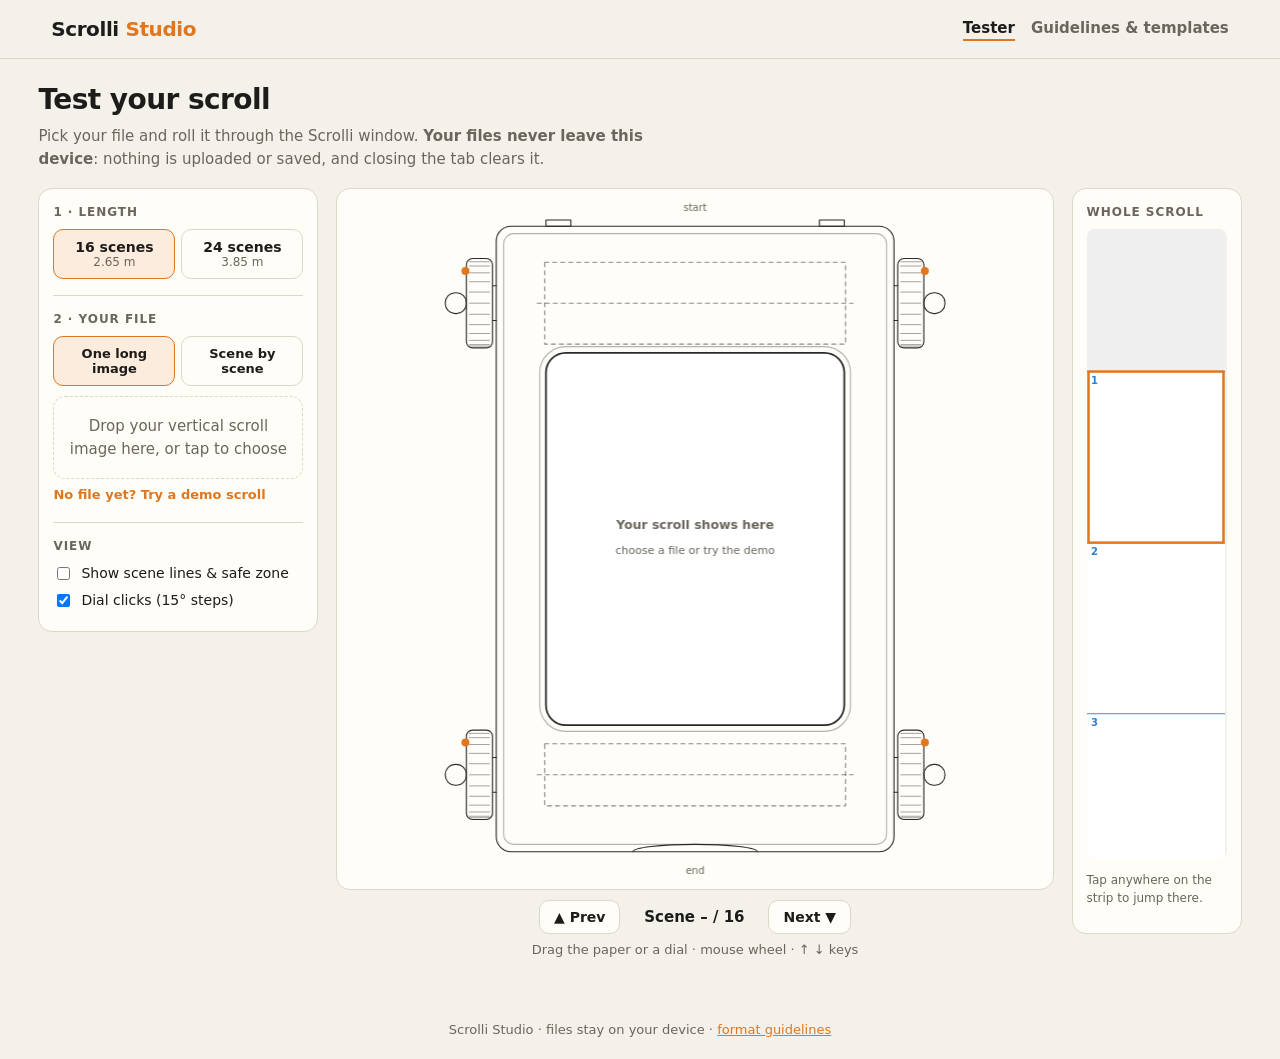
==== index.html @ 84adaec6 "Add files via upload" ====
<!doctype html>
<html lang="en">
<head>
<meta charset="utf-8">
<meta name="viewport" content="width=device-width, initial-scale=1">
<!-- Privacy: this page may not send anything anywhere. Files you pick stay in this browser tab. -->
<meta http-equiv="Content-Security-Policy" content="default-src 'self'; img-src 'self' blob: data:; style-src 'self' 'unsafe-inline'; script-src 'self'; connect-src 'none'; form-action 'none'">
<title>Scrolli Studio — scroll tester</title>
<link rel="stylesheet" href="style.css">
</head>
<body>
<header class="top">
  <a class="brand" href="index.html">Scrolli <span>Studio</span></a>
  <nav><a href="index.html" aria-current="page">Tester</a><a href="guidelines.html">Guidelines &amp; templates</a></nav>
</header>

<main class="wrap">
  <section class="intro">
    <h1>Test your scroll</h1>
    <p>Pick your file and roll it through the Scrolli window. <strong>Your files never leave this device</strong>: nothing is uploaded or saved, and closing the tab clears it.</p>
  </section>

  <div class="layout">
    <aside class="panel" aria-label="Setup">
      <div class="group">
        <h2>1 · Length</h2>
        <div class="seg" role="radiogroup" aria-label="Number of scenes">
          <button type="button" role="radio" aria-checked="true" data-scenes="16">16 scenes<small>2.65 m</small></button>
          <button type="button" role="radio" aria-checked="false" data-scenes="24">24 scenes<small>3.85 m</small></button>
        </div>
      </div>
      <div class="group">
        <h2>2 · Your file</h2>
        <div class="seg small" role="radiogroup" aria-label="Upload type">
          <button type="button" role="radio" aria-checked="true" data-mode="strip">One long image</button>
          <button type="button" role="radio" aria-checked="false" data-mode="scenes">Scene by scene</button>
        </div>
        <label class="drop" id="drop">
          <input type="file" id="file" accept="image/png,image/jpeg,image/webp">
          <span id="dropText">Drop your vertical scroll image here, or tap to choose</span>
        </label>
        <button type="button" class="link" id="demo">No file yet? Try a demo scroll</button>
      </div>
      <div class="group" id="checks" hidden>
        <h2>3 · File check</h2>
        <ul class="checks" id="checkList"></ul>
      </div>
      <div class="group">
        <h2>View</h2>
        <label class="tog"><input type="checkbox" id="guides"> Show scene lines &amp; safe zone</label>
        <label class="tog"><input type="checkbox" id="clicks" checked> Dial clicks (15° steps)</label>
      </div>
    </aside>

    <section class="stage" aria-label="Scroll viewer">
      <div class="viewer" id="viewer">
        <canvas id="cv" aria-label="Scrolli box wireframe with your scroll in the window"></canvas>
      </div>
      <div class="controls">
        <button type="button" class="btn" id="prev" aria-label="Previous scene">▲ Prev</button>
        <span class="counter" id="counter" aria-live="polite">Scene – / 16</span>
        <button type="button" class="btn" id="next" aria-label="Next scene">Next ▼</button>
      </div>
      <p class="hint">Drag the paper or a dial · mouse wheel · ↑ ↓ keys</p>
    </section>

    <aside class="panel flat" aria-label="Whole scroll">
      <h2>Whole scroll</h2>
      <div class="strip" id="stripBox"><canvas id="strip"></canvas></div>
      <p class="small">Tap anywhere on the strip to jump there.</p>
    </aside>
  </div>
</main>
<footer class="foot">Scrolli Studio · files stay on your device · <a href="guidelines.html">format guidelines</a></footer>
<script src="app.js"></script>
</body>
</html>
---- style.css ----
:root{
  --bg:#f4f1ea;--panel:#fffdf8;--ink:#1d1c1a;--muted:#6b665d;--line:#ddd6ca;--accent:#e0761e;--wire:#2a2a2a;--ok:#2c7a4b;--warn:#b7791f;--bad:#c8322b;
  --font:system-ui,-apple-system,"Segoe UI",Roboto,Helvetica,Arial,sans-serif;
}
@media (prefers-color-scheme:dark){:root{--bg:#171614;--panel:#211f1c;--ink:#efe9df;--muted:#a59e92;--line:#3a3631;--accent:#f0913d;--wire:#e9e2d6;--ok:#5fbf86;--warn:#e0b04a;--bad:#ef6a61;color-scheme:dark}}
*{box-sizing:border-box}
body{margin:0;background:var(--bg);color:var(--ink);font:15px/1.5 var(--font)}
a{color:var(--accent)}
.top{display:flex;align-items:center;justify-content:space-between;gap:12px;padding:14px max(16px,4vw);border-bottom:1px solid var(--line);flex-wrap:wrap}
.brand{font-weight:800;font-size:20px;color:var(--ink);text-decoration:none;letter-spacing:-.02em}
.brand span{color:var(--accent)}
.top nav{display:flex;gap:16px}
.top nav a{color:var(--muted);text-decoration:none;font-weight:600}
.top nav a[aria-current]{color:var(--ink);border-bottom:2px solid var(--accent)}
.wrap{max-width:1280px;margin:0 auto;padding:20px max(16px,3vw) 40px}
.intro h1{margin:0 0 4px;font-size:28px;letter-spacing:-.02em}
.intro p{margin:0 0 18px;color:var(--muted);max-width:70ch}
.layout{display:grid;grid-template-columns:280px minmax(0,1fr) 170px;gap:18px;align-items:start}
@media (max-width:1000px){.layout{grid-template-columns:minmax(0,1fr)}.flat{order:3}.stage{order:1}.panel:first-child{order:2}}
.panel{background:var(--panel);border:1px solid var(--line);border-radius:14px;padding:14px}
.panel h2{font-size:12px;letter-spacing:.08em;text-transform:uppercase;color:var(--muted);margin:0 0 8px}
.group+.group{margin-top:16px;padding-top:14px;border-top:1px solid var(--line)}
.seg{display:grid;grid-template-columns:1fr 1fr;gap:6px}
.seg button{font:600 14px var(--font);padding:9px 6px;border-radius:10px;border:1px solid var(--line);background:transparent;color:var(--ink);cursor:pointer}
.seg button small{display:block;font-weight:400;color:var(--muted);font-size:12px}
.seg button[aria-checked="true"]{border-color:var(--accent);background:color-mix(in srgb,var(--accent) 12%,transparent)}
.seg.small button{font-size:13px}
.drop{display:block;margin-top:10px;border:1.5px dashed var(--line);border-radius:12px;padding:18px 12px;text-align:center;color:var(--muted);cursor:pointer}
.drop.over{border-color:var(--accent);color:var(--ink)}
.drop input{position:absolute;opacity:0;width:1px;height:1px}
.link{background:none;border:0;color:var(--accent);font:600 13px var(--font);padding:8px 0 0;cursor:pointer}
.checks{list-style:none;margin:0;padding:0;display:grid;gap:6px;font-size:13px}
.checks li{padding-left:22px;position:relative}
.checks li::before{position:absolute;left:0;top:0;font-weight:700}
.checks .ok::before{content:"✓";color:var(--ok)}.checks .warn::before{content:"!";color:var(--warn)}.checks .bad::before{content:"✕";color:var(--bad)}.checks .info::before{content:"·";color:var(--muted)}
.tog{display:flex;gap:8px;align-items:center;font-size:14px;margin:6px 0}
.stage{min-width:0}
.viewer{background:var(--panel);border:1px solid var(--line);border-radius:14px;height:min(78vh,820px);min-height:460px;position:relative;touch-action:none;user-select:none}
.viewer canvas{display:block;width:100%;height:100%;cursor:grab}
.viewer canvas:active{cursor:grabbing}
.controls{display:flex;justify-content:center;align-items:center;gap:14px;margin-top:10px}
.btn{font:600 14px var(--font);padding:8px 14px;border-radius:10px;border:1px solid var(--line);background:var(--panel);color:var(--ink);cursor:pointer}
.btn:focus-visible,.seg button:focus-visible,.link:focus-visible{outline:2px solid var(--accent);outline-offset:2px}
.counter{font-weight:700;min-width:120px;text-align:center}
.hint{text-align:center;color:var(--muted);font-size:13px;margin:6px 0 0}
.flat .strip{height:min(70vh,760px);overflow:auto;border-radius:8px;background:var(--bg)}
.flat canvas{display:block;width:100%;cursor:pointer}
.small{font-size:12px;color:var(--muted)}
@media (max-width:1000px){.flat .strip{height:55vh;max-width:150px;margin:0 auto}.viewer{height:72vh;min-height:420px}}
.foot{text-align:center;color:var(--muted);font-size:13px;padding:20px}
/* guidelines */
.doc{max-width:860px}
.doc h1{font-size:30px;margin:0 0 6px;letter-spacing:-.02em}
.doc h2{font-size:20px;margin:32px 0 8px}
.doc p,.doc li{max-width:72ch}
.doc table{border-collapse:collapse;width:100%;font-size:14px;margin:8px 0}
.doc th,.doc td{border-bottom:1px solid var(--line);padding:8px 10px;text-align:left;vertical-align:top}
.doc th{color:var(--muted);font-weight:600}
.dl{display:grid;grid-template-columns:repeat(auto-fit,minmax(220px,1fr));gap:10px;margin:10px 0}
.dl a{display:block;background:var(--panel);border:1px solid var(--line);border-radius:12px;padding:12px 14px;text-decoration:none;color:var(--ink);font-weight:600}
.dl a small{display:block;color:var(--muted);font-weight:400}
.figure{display:flex;gap:18px;align-items:flex-start;flex-wrap:wrap}
.figure svg{max-width:260px;width:100%;height:auto}
.note{background:var(--panel);border-left:4px solid var(--accent);padding:10px 14px;border-radius:6px}
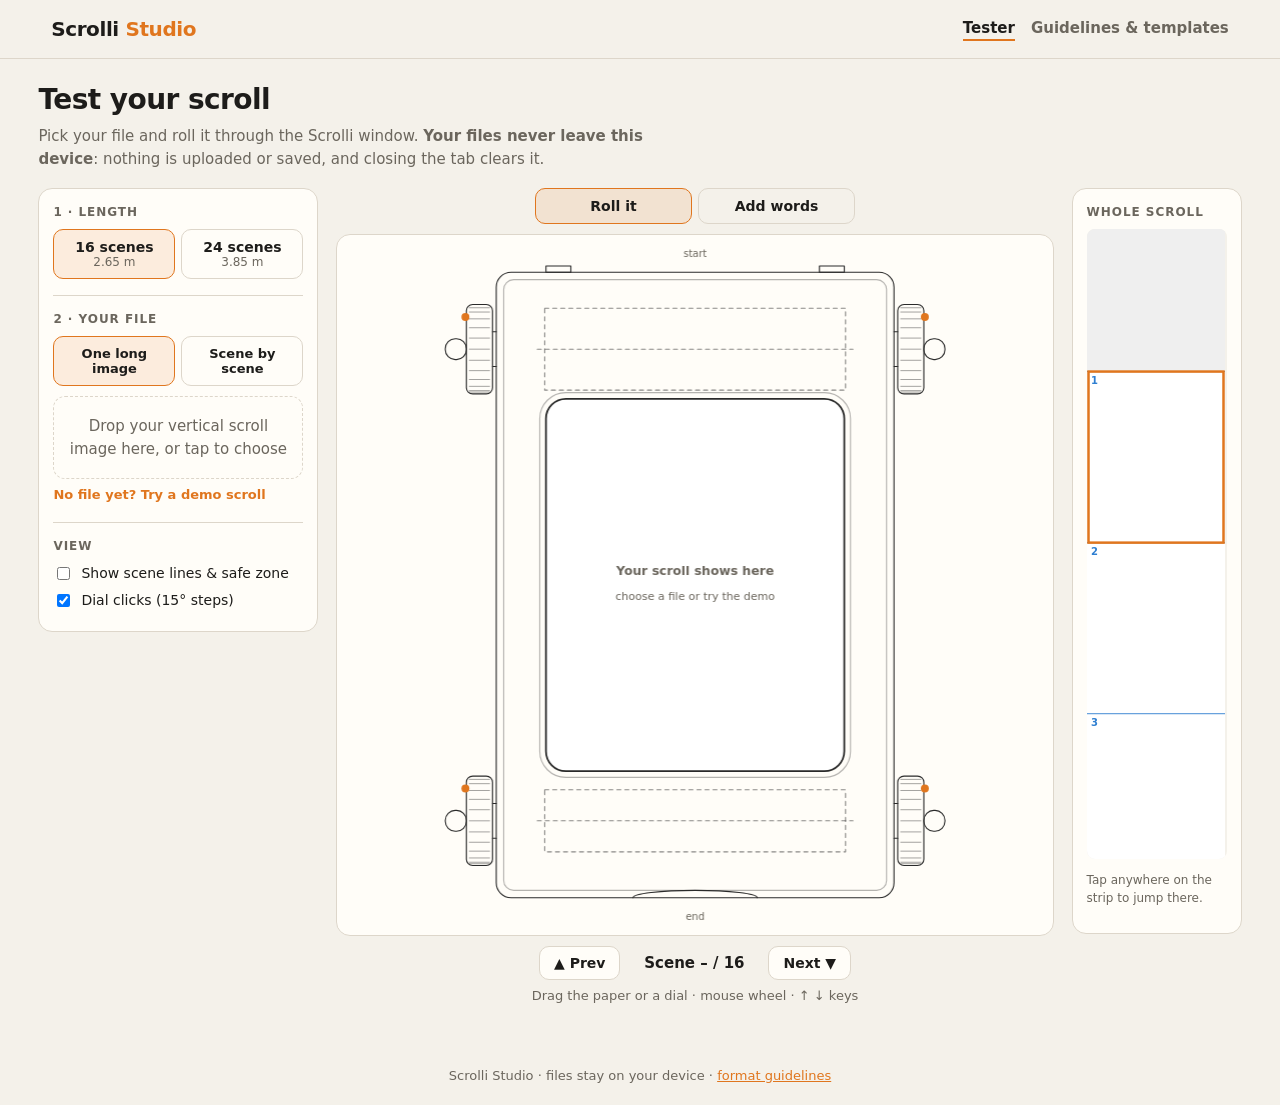
==== commit ddf89921: "Add files via upload" ====
--- a/index.html
+++ b/index.html
@@ -4,7 +4,7 @@
 <meta charset="utf-8">
 <meta name="viewport" content="width=device-width, initial-scale=1">
 <!-- Privacy: this page may not send anything anywhere. Files you pick stay in this browser tab. -->
-<meta http-equiv="Content-Security-Policy" content="default-src 'self'; img-src 'self' blob: data:; style-src 'self' 'unsafe-inline'; script-src 'self'; connect-src 'none'; form-action 'none'">
+<meta http-equiv="Content-Security-Policy" content="default-src 'self'; img-src 'self' blob: data:; style-src 'self' 'unsafe-inline'; script-src 'self'; connect-src 'none'; form-action 'none'; font-src 'self' blob: data:">
 <title>Scrolli Studio — scroll tester</title>
 <link rel="stylesheet" href="style.css">
 </head>
@@ -45,6 +45,24 @@
         <h2>3 · File check</h2>
         <ul class="checks" id="checkList"></ul>
       </div>
+      <div class="group" id="wordsPanel" hidden>
+        <h2>4 · Words</h2>
+        <div id="wControls" class="wctl">
+          <button type="button" class="btn full" id="wAdd">+ Add words to this scene</button>
+          <label class="lbl">Text<textarea id="wText" rows="3" data-need placeholder="Select or add a text box"></textarea></label>
+          <label class="lbl">Font<select id="wFont" data-need></select></label>
+          <label class="btn file small">Add your font file (.ttf .otf .woff)<input type="file" id="wFontFile" accept=".ttf,.otf,.woff,.woff2" multiple></label>
+          <label class="lbl">Size <span class="row"><input type="range" id="wSize" min="6" max="120" step="1" data-need><input type="number" id="wSizeN" min="6" max="200" data-need> pt</span></label>
+          <label class="lbl">Line spacing<input type="range" id="wLh" min="0.8" max="2" step="0.05" data-need></label>
+          <div class="row"><label class="lbl inline">Colour <input type="color" id="wColor" data-need></label><label class="tog"><input type="checkbox" id="wBold" data-need> Bold</label></div>
+          <div class="row align" role="group" aria-label="Align"><button type="button" class="btn" data-align="left" data-need>Left</button><button type="button" class="btn" data-align="center" data-need>Centre</button><button type="button" class="btn" data-align="right" data-need>Right</button></div>
+          <div class="row"><button type="button" class="btn" id="wAll" data-need>Use this style for all words</button><button type="button" class="btn danger" id="wDel" data-need>Delete</button></div>
+          <hr>
+          <div class="row"><button type="button" class="btn" id="wSave">Save words file</button><label class="btn file">Open words file<input type="file" id="wLoad" accept=".json"></label></div>
+          <button type="button" class="btn full" id="wPng">Download preview PNG with words</button>
+          <p class="small">Words and fonts stay on this device. Save the words file to keep your work (and send it to us with your font files for print).</p>
+        </div>
+      </div>
       <div class="group">
         <h2>View</h2>
         <label class="tog"><input type="checkbox" id="guides"> Show scene lines &amp; safe zone</label>
@@ -53,6 +71,10 @@
     </aside>
 
     <section class="stage" aria-label="Scroll viewer">
+      <div class="seg viewtabs" role="radiogroup" aria-label="View">
+        <button type="button" role="radio" aria-checked="true" data-view="roll" id="viewRoll">Roll it</button>
+        <button type="button" role="radio" aria-checked="false" data-view="words" id="viewWords">Add words</button>
+      </div>
       <div class="viewer" id="viewer">
         <canvas id="cv" aria-label="Scrolli box wireframe with your scroll in the window"></canvas>
       </div>
@@ -61,7 +83,7 @@
         <span class="counter" id="counter" aria-live="polite">Scene – / 16</span>
         <button type="button" class="btn" id="next" aria-label="Next scene">Next ▼</button>
       </div>
-      <p class="hint">Drag the paper or a dial · mouse wheel · ↑ ↓ keys</p>
+      <p class="hint" id="hintRoll">Drag the paper or a dial · mouse wheel · ↑ ↓ keys</p>
     </section>
 
     <aside class="panel flat" aria-label="Whole scroll">
--- a/style.css
+++ b/style.css
@@ -1,3 +1,5 @@
+@font-face{font-family:"Nunito";src:url("fonts/Nunito-400.woff") format("woff");font-weight:400;font-display:swap}
+@font-face{font-family:"Nunito";src:url("fonts/Nunito-800.woff") format("woff");font-weight:800;font-display:swap}
 :root{
   --bg:#f4f1ea;--panel:#fffdf8;--ink:#1d1c1a;--muted:#6b665d;--line:#ddd6ca;--accent:#e0761e;--wire:#2a2a2a;--ok:#2c7a4b;--warn:#b7791f;--bad:#c8322b;
   --font:system-ui,-apple-system,"Segoe UI",Roboto,Helvetica,Arial,sans-serif;
@@ -62,3 +64,23 @@
 .figure{display:flex;gap:18px;align-items:flex-start;flex-wrap:wrap}
 .figure svg{max-width:260px;width:100%;height:auto}
 .note{background:var(--panel);border-left:4px solid var(--accent);padding:10px 14px;border-radius:6px}
+
+.viewtabs{max-width:320px;margin:0 auto 10px}
+.wctl{display:grid;gap:10px}
+.wctl .lbl{display:grid;gap:4px;font-size:13px;color:var(--muted);font-weight:600}
+.wctl .lbl.inline{display:flex;align-items:center;gap:8px}
+.wctl textarea,.wctl select,.wctl input[type=number]{font:15px var(--font);padding:8px;border:1px solid var(--line);border-radius:8px;background:var(--bg);color:var(--ink);width:100%}
+.wctl input[type=number]{width:70px}
+.wctl .row{display:flex;gap:8px;align-items:center;flex-wrap:wrap}
+.wctl .row input[type=range]{flex:1}
+.wctl .btn.full{width:100%}
+.wctl .btn[aria-pressed="true"]{border-color:var(--accent);background:color-mix(in srgb,var(--accent) 12%,transparent)}
+.wctl .btn:disabled,.wctl textarea:disabled,.wctl select:disabled,.wctl input:disabled{opacity:.45}
+.btn.file{position:relative;overflow:hidden;text-align:center;cursor:pointer}
+.btn.file input{position:absolute;inset:0;opacity:0;cursor:pointer}
+.btn.small{font-size:12px;padding:6px 10px}
+.btn.danger{color:var(--bad)}
+.wctl hr{border:0;border-top:1px solid var(--line);margin:4px 0}
+
+.wordsmode .panel:first-child .group:not(#wordsPanel){display:none}
+.wordsmode .panel:first-child #wordsPanel{margin-top:0;padding-top:0;border-top:0}
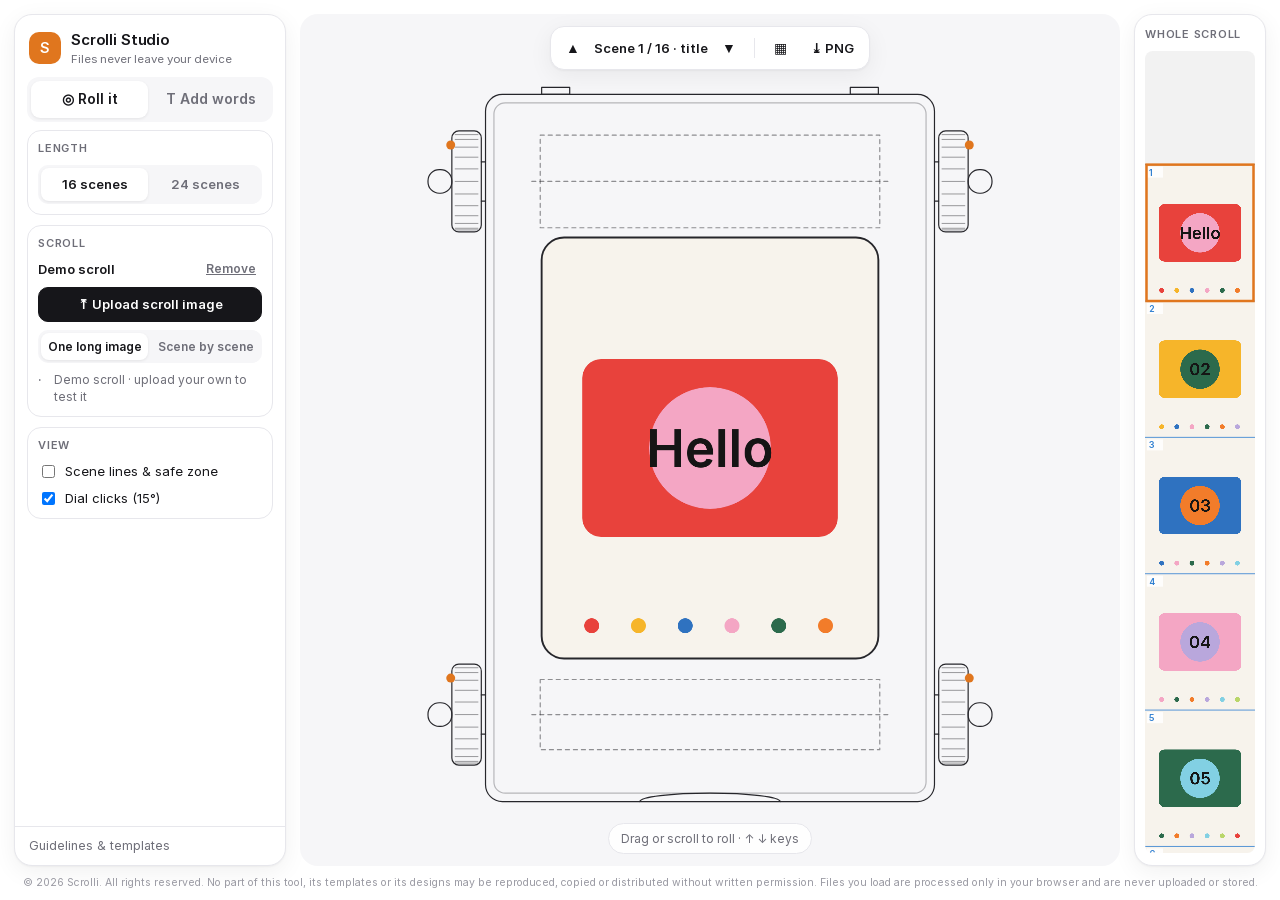
==== commit 20597c22: "Add files via upload" ====
--- a/index.html
+++ b/index.html
@@ -3,97 +3,105 @@
 <head>
 <meta charset="utf-8">
 <meta name="viewport" content="width=device-width, initial-scale=1">
-<!-- Privacy: this page may not send anything anywhere. Files you pick stay in this browser tab. -->
+<!-- Privacy: this page cannot send anything anywhere. Files you pick stay in this browser tab. -->
 <meta http-equiv="Content-Security-Policy" content="default-src 'self'; img-src 'self' blob: data:; style-src 'self' 'unsafe-inline'; script-src 'self'; connect-src 'none'; form-action 'none'; font-src 'self' blob: data:">
-<title>Scrolli Studio — scroll tester</title>
+<title>Scrolli Studio</title>
 <link rel="stylesheet" href="style.css">
 </head>
 <body>
-<header class="top">
-  <a class="brand" href="index.html">Scrolli <span>Studio</span></a>
-  <nav><a href="index.html" aria-current="page">Tester</a><a href="guidelines.html">Guidelines &amp; templates</a></nav>
-</header>
+<div class="app">
 
-<main class="wrap">
-  <section class="intro">
-    <h1>Test your scroll</h1>
-    <p>Pick your file and roll it through the Scrolli window. <strong>Your files never leave this device</strong>: nothing is uploaded or saved, and closing the tab clears it.</p>
-  </section>
+  <!-- ===== LEFT SIDEBAR ===== -->
+  <aside class="side" aria-label="Tools">
+    <div class="brand"><span class="logo">S</span><div><b>Scrolli Studio</b><small>Files never leave your device</small></div></div>
 
-  <div class="layout">
-    <aside class="panel" aria-label="Setup">
-      <div class="group">
-        <h2>1 · Length</h2>
+    <div class="tabs" role="tablist" aria-label="Mode">
+      <button type="button" role="tab" aria-selected="true" id="viewRoll">◎ Roll it</button>
+      <button type="button" role="tab" aria-selected="false" id="viewWords">T Add words</button>
+    </div>
+
+    <div class="sidescroll">
+      <!-- shared -->
+      <section class="card" data-show="both">
+        <h3>Length</h3>
         <div class="seg" role="radiogroup" aria-label="Number of scenes">
-          <button type="button" role="radio" aria-checked="true" data-scenes="16">16 scenes<small>2.65 m</small></button>
-          <button type="button" role="radio" aria-checked="false" data-scenes="24">24 scenes<small>3.85 m</small></button>
+          <button type="button" role="radio" aria-checked="true" data-scenes="16">16 scenes</button>
+          <button type="button" role="radio" aria-checked="false" data-scenes="24">24 scenes</button>
         </div>
-      </div>
-      <div class="group">
-        <h2>2 · Your file</h2>
-        <div class="seg small" role="radiogroup" aria-label="Upload type">
+      </section>
+
+      <section class="card" data-show="both">
+        <h3>Scroll</h3>
+        <div class="current"><span id="fileName">Demo scroll</span><button type="button" class="link" id="remove">Remove</button></div>
+        <label class="btn primary file" id="drop">
+          <input type="file" id="file" accept="image/png,image/jpeg,image/webp">
+          <span id="dropText">⤒ Upload scroll image</span>
+        </label>
+        <div class="seg mini" role="radiogroup" aria-label="Upload type">
           <button type="button" role="radio" aria-checked="true" data-mode="strip">One long image</button>
           <button type="button" role="radio" aria-checked="false" data-mode="scenes">Scene by scene</button>
         </div>
-        <label class="drop" id="drop">
-          <input type="file" id="file" accept="image/png,image/jpeg,image/webp">
-          <span id="dropText">Drop your vertical scroll image here, or tap to choose</span>
-        </label>
-        <button type="button" class="link" id="demo">No file yet? Try a demo scroll</button>
-      </div>
-      <div class="group" id="checks" hidden>
-        <h2>3 · File check</h2>
         <ul class="checks" id="checkList"></ul>
-      </div>
-      <div class="group" id="wordsPanel" hidden>
-        <h2>4 · Words</h2>
+      </section>
+
+      <!-- words tools -->
+      <section class="card" data-show="words">
+        <h3>Words</h3>
+        <button type="button" class="btn primary" id="wAdd">+ Add words</button>
+        <label class="btn file">Load script (.md)<input type="file" id="wScript" accept=".md,.txt,.markdown"></label>
         <div id="wControls" class="wctl">
-          <button type="button" class="btn full" id="wAdd">+ Add words to this scene</button>
-          <label class="lbl">Text<textarea id="wText" rows="3" data-need placeholder="Select or add a text box"></textarea></label>
-          <label class="lbl">Font<select id="wFont" data-need></select></label>
-          <label class="btn file small">Add your font file (.ttf .otf .woff)<input type="file" id="wFontFile" accept=".ttf,.otf,.woff,.woff2" multiple></label>
-          <label class="lbl">Size <span class="row"><input type="range" id="wSize" min="6" max="120" step="1" data-need><input type="number" id="wSizeN" min="6" max="200" data-need> pt</span></label>
-          <label class="lbl">Line spacing<input type="range" id="wLh" min="0.8" max="2" step="0.05" data-need></label>
-          <div class="row"><label class="lbl inline">Colour <input type="color" id="wColor" data-need></label><label class="tog"><input type="checkbox" id="wBold" data-need> Bold</label></div>
-          <div class="row align" role="group" aria-label="Align"><button type="button" class="btn" data-align="left" data-need>Left</button><button type="button" class="btn" data-align="center" data-need>Centre</button><button type="button" class="btn" data-align="right" data-need>Right</button></div>
-          <div class="row"><button type="button" class="btn" id="wAll" data-need>Use this style for all words</button><button type="button" class="btn danger" id="wDel" data-need>Delete</button></div>
-          <hr>
-          <div class="row"><button type="button" class="btn" id="wSave">Save words file</button><label class="btn file">Open words file<input type="file" id="wLoad" accept=".json"></label></div>
-          <button type="button" class="btn full" id="wPng">Download preview PNG with words</button>
-          <p class="small">Words and fonts stay on this device. Save the words file to keep your work (and send it to us with your font files for print).</p>
+          <textarea id="wText" rows="2" data-need placeholder="Select words on the scroll (double-click to type there)"></textarea>
+          <div class="row"><select id="wFont" data-need aria-label="Font"></select><label class="btn file icon" title="Add your font file">+ Font<input type="file" id="wFontFile" accept=".ttf,.otf,.woff,.woff2" multiple></label></div>
+          <div class="row"><span class="lab">Size</span><input type="range" id="wSize" min="6" max="120" step="1" data-need><input type="number" id="wSizeN" min="6" max="200" data-need aria-label="Size in pt"><span class="unit">pt</span></div>
+          <div class="row"><span class="lab">Lines</span><input type="range" id="wLh" min="0.8" max="2" step="0.05" data-need aria-label="Line spacing"></div>
+          <div class="row swatches" id="swatches"><input type="color" id="wColor" data-need aria-label="Custom colour"></div>
+          <div class="row">
+            <button type="button" class="btn sq" data-align="left" data-need title="Align left">⟸</button>
+            <button type="button" class="btn sq" data-align="center" data-need title="Centre">≡</button>
+            <button type="button" class="btn sq" data-align="right" data-need title="Align right">⟹</button>
+            <label class="tog"><input type="checkbox" id="wBold" data-need> Bold</label>
+          </div>
+          <div class="row"><button type="button" class="btn" id="wAll" data-need>Style → all</button><button type="button" class="btn danger" id="wDel" data-need>Delete</button></div>
         </div>
-      </div>
-      <div class="group">
-        <h2>View</h2>
-        <label class="tog"><input type="checkbox" id="guides"> Show scene lines &amp; safe zone</label>
-        <label class="tog"><input type="checkbox" id="clicks" checked> Dial clicks (15° steps)</label>
-      </div>
-    </aside>
+        <div class="row"><button type="button" class="btn" id="wSave">Save words</button><label class="btn file">Open words<input type="file" id="wLoad" accept=".json"></label></div>
+        <p class="tiny">Right-click the scroll for a quick menu. Double-click words to type in place.</p>
+      </section>
 
-    <section class="stage" aria-label="Scroll viewer">
-      <div class="seg viewtabs" role="radiogroup" aria-label="View">
-        <button type="button" role="radio" aria-checked="true" data-view="roll" id="viewRoll">Roll it</button>
-        <button type="button" role="radio" aria-checked="false" data-view="words" id="viewWords">Add words</button>
-      </div>
-      <div class="viewer" id="viewer">
-        <canvas id="cv" aria-label="Scrolli box wireframe with your scroll in the window"></canvas>
-      </div>
-      <div class="controls">
-        <button type="button" class="btn" id="prev" aria-label="Previous scene">▲ Prev</button>
-        <span class="counter" id="counter" aria-live="polite">Scene – / 16</span>
-        <button type="button" class="btn" id="next" aria-label="Next scene">Next ▼</button>
-      </div>
-      <p class="hint" id="hintRoll">Drag the paper or a dial · mouse wheel · ↑ ↓ keys</p>
-    </section>
+      <section class="card" data-show="both">
+        <h3>View</h3>
+        <label class="tog"><input type="checkbox" id="guides"> Scene lines &amp; safe zone</label>
+        <label class="tog" data-show="roll"><input type="checkbox" id="clicks" checked> Dial clicks (15°)</label>
+      </section>
+    </div>
 
-    <aside class="panel flat" aria-label="Whole scroll">
-      <h2>Whole scroll</h2>
-      <div class="strip" id="stripBox"><canvas id="strip"></canvas></div>
-      <p class="small">Tap anywhere on the strip to jump there.</p>
-    </aside>
-  </div>
-</main>
-<footer class="foot">Scrolli Studio · files stay on your device · <a href="guidelines.html">format guidelines</a></footer>
+    <nav class="sidefoot"><a href="guidelines.html">Guidelines &amp; templates</a></nav>
+  </aside>
+
+  <!-- ===== CANVAS ===== -->
+  <main class="stage" aria-label="Scroll viewer">
+    <div class="toolbar" role="toolbar" aria-label="Navigate">
+      <button type="button" class="tb" id="prev" title="Previous scene (Page Up)">▲</button>
+      <span class="counter" id="counter" aria-live="polite">Scene 1 / 16</span>
+      <button type="button" class="tb" id="next" title="Next scene (Page Down)">▼</button>
+      <span class="sep"></span>
+      <button type="button" class="tb" id="tbGuides" title="Scene lines &amp; safe zone">▦</button>
+      <button type="button" class="tb wide" id="wPng" title="Download a preview PNG of the whole scroll">⤓ PNG</button>
+    </div>
+    <div class="viewer" id="viewer">
+      <canvas id="cv" aria-label="Scroll viewer"></canvas>
+      <textarea id="inline" class="inline" hidden aria-label="Edit words"></textarea>
+    </div>
+    <p class="pill" id="hint">Drag or scroll to roll · ↑ ↓ keys</p>
+    <div class="menu" id="menu" role="menu" hidden></div>
+  </main>
+
+  <!-- ===== WHOLE SCROLL ===== -->
+  <aside class="strippanel" aria-label="Whole scroll">
+    <h3>Whole scroll</h3>
+    <div class="strip" id="stripBox"><canvas id="strip"></canvas></div>
+  </aside>
+</div>
+<footer class="legal">© 2026 Scrolli. All rights reserved. No part of this tool, its templates or its designs may be reproduced, copied or distributed without written permission. Files you load are processed only in your browser and are never uploaded or stored.</footer>
 <script src="app.js"></script>
 </body>
 </html>
--- a/style.css
+++ b/style.css
@@ -1,86 +1,128 @@
+@font-face{font-family:"Inter";src:url("fonts/Inter-400.woff") format("woff");font-weight:400;font-display:swap}
+@font-face{font-family:"Inter";src:url("fonts/Inter-600.woff") format("woff");font-weight:600 700;font-display:swap}
 @font-face{font-family:"Nunito";src:url("fonts/Nunito-400.woff") format("woff");font-weight:400;font-display:swap}
 @font-face{font-family:"Nunito";src:url("fonts/Nunito-800.woff") format("woff");font-weight:800;font-display:swap}
 :root{
-  --bg:#f4f1ea;--panel:#fffdf8;--ink:#1d1c1a;--muted:#6b665d;--line:#ddd6ca;--accent:#e0761e;--wire:#2a2a2a;--ok:#2c7a4b;--warn:#b7791f;--bad:#c8322b;
-  --font:system-ui,-apple-system,"Segoe UI",Roboto,Helvetica,Arial,sans-serif;
+  --bg:#ffffff;--soft:#f6f6f8;--panel:#ffffff;--ink:#16161a;--muted:#6e6e78;--line:#e7e7ec;--accent:#e0761e;--accent-soft:#fdf1e6;--wire:#26262b;
+  --ok:#2c7a4b;--warn:#b7791f;--bad:#c8322b;--shadow:0 1px 2px rgba(16,16,24,.04),0 6px 24px rgba(16,16,24,.06);
+  --font:-apple-system,BlinkMacSystemFont,"SF Pro Text","Inter","Segoe UI",Roboto,Helvetica,Arial,sans-serif;
 }
-@media (prefers-color-scheme:dark){:root{--bg:#171614;--panel:#211f1c;--ink:#efe9df;--muted:#a59e92;--line:#3a3631;--accent:#f0913d;--wire:#e9e2d6;--ok:#5fbf86;--warn:#e0b04a;--bad:#ef6a61;color-scheme:dark}}
 *{box-sizing:border-box}
-body{margin:0;background:var(--bg);color:var(--ink);font:15px/1.5 var(--font)}
+html,body{height:100%}
+body{margin:0;background:var(--bg);color:var(--ink);font:14px/1.45 var(--font);-webkit-font-smoothing:antialiased}
 a{color:var(--accent)}
-.top{display:flex;align-items:center;justify-content:space-between;gap:12px;padding:14px max(16px,4vw);border-bottom:1px solid var(--line);flex-wrap:wrap}
-.brand{font-weight:800;font-size:20px;color:var(--ink);text-decoration:none;letter-spacing:-.02em}
-.brand span{color:var(--accent)}
-.top nav{display:flex;gap:16px}
-.top nav a{color:var(--muted);text-decoration:none;font-weight:600}
-.top nav a[aria-current]{color:var(--ink);border-bottom:2px solid var(--accent)}
-.wrap{max-width:1280px;margin:0 auto;padding:20px max(16px,3vw) 40px}
-.intro h1{margin:0 0 4px;font-size:28px;letter-spacing:-.02em}
-.intro p{margin:0 0 18px;color:var(--muted);max-width:70ch}
-.layout{display:grid;grid-template-columns:280px minmax(0,1fr) 170px;gap:18px;align-items:start}
-@media (max-width:1000px){.layout{grid-template-columns:minmax(0,1fr)}.flat{order:3}.stage{order:1}.panel:first-child{order:2}}
-.panel{background:var(--panel);border:1px solid var(--line);border-radius:14px;padding:14px}
-.panel h2{font-size:12px;letter-spacing:.08em;text-transform:uppercase;color:var(--muted);margin:0 0 8px}
-.group+.group{margin-top:16px;padding-top:14px;border-top:1px solid var(--line)}
-.seg{display:grid;grid-template-columns:1fr 1fr;gap:6px}
-.seg button{font:600 14px var(--font);padding:9px 6px;border-radius:10px;border:1px solid var(--line);background:transparent;color:var(--ink);cursor:pointer}
-.seg button small{display:block;font-weight:400;color:var(--muted);font-size:12px}
-.seg button[aria-checked="true"]{border-color:var(--accent);background:color-mix(in srgb,var(--accent) 12%,transparent)}
-.seg.small button{font-size:13px}
-.drop{display:block;margin-top:10px;border:1.5px dashed var(--line);border-radius:12px;padding:18px 12px;text-align:center;color:var(--muted);cursor:pointer}
-.drop.over{border-color:var(--accent);color:var(--ink)}
-.drop input{position:absolute;opacity:0;width:1px;height:1px}
-.link{background:none;border:0;color:var(--accent);font:600 13px var(--font);padding:8px 0 0;cursor:pointer}
-.checks{list-style:none;margin:0;padding:0;display:grid;gap:6px;font-size:13px}
-.checks li{padding-left:22px;position:relative}
-.checks li::before{position:absolute;left:0;top:0;font-weight:700}
-.checks .ok::before{content:"✓";color:var(--ok)}.checks .warn::before{content:"!";color:var(--warn)}.checks .bad::before{content:"✕";color:var(--bad)}.checks .info::before{content:"·";color:var(--muted)}
-.tog{display:flex;gap:8px;align-items:center;font-size:14px;margin:6px 0}
-.stage{min-width:0}
-.viewer{background:var(--panel);border:1px solid var(--line);border-radius:14px;height:min(78vh,820px);min-height:460px;position:relative;touch-action:none;user-select:none}
+button{font:inherit}
+.app{display:grid;grid-template-columns:272px minmax(0,1fr) 132px;gap:14px;height:calc(100vh - 34px);padding:14px 14px 0}
+
+/* sidebar */
+.side{display:flex;flex-direction:column;min-height:0;background:var(--panel);border:1px solid var(--line);border-radius:18px;box-shadow:var(--shadow);overflow:hidden}
+.brand{display:flex;gap:10px;align-items:center;padding:14px 14px 10px}
+.brand b{display:block;font-size:15px;letter-spacing:-.01em}
+.brand small{display:block;color:var(--muted);font-size:11.5px}
+.logo{width:32px;height:32px;border-radius:10px;background:var(--accent);color:#fff;display:grid;place-items:center;font-weight:700}
+.tabs{display:grid;grid-template-columns:1fr 1fr;gap:4px;margin:0 12px 8px;padding:4px;background:var(--soft);border-radius:12px}
+.tabs button{border:0;background:transparent;padding:8px 6px;border-radius:9px;color:var(--muted);font-weight:600;cursor:pointer}
+.tabs button[aria-selected="true"]{background:#fff;color:var(--ink);box-shadow:0 1px 3px rgba(0,0,0,.08)}
+.sidescroll{flex:1;min-height:0;overflow-y:auto;overflow-x:hidden;padding:0 12px 10px;display:grid;grid-template-columns:minmax(0,1fr);gap:10px;align-content:start}
+.sidescroll>*,.card>*,.wctl>*{min-width:0}
+.card{border:1px solid var(--line);border-radius:14px;padding:10px;display:grid;grid-template-columns:minmax(0,1fr);gap:8px;min-width:0}
+.card h3,.strippanel h3{margin:0;font-size:11px;letter-spacing:.07em;text-transform:uppercase;color:var(--muted);font-weight:600}
+.sidefoot{padding:10px 14px;border-top:1px solid var(--line);font-size:12.5px}
+.sidefoot a{color:var(--muted);text-decoration:none}.sidefoot a:hover{color:var(--ink)}
+.seg{display:grid;grid-template-columns:1fr 1fr;gap:4px;padding:3px;background:var(--soft);border-radius:10px}
+.seg button{border:0;background:transparent;border-radius:8px;padding:7px 4px;color:var(--muted);font-weight:600;cursor:pointer;font-size:13px}
+.seg button[aria-checked="true"]{background:#fff;color:var(--ink);box-shadow:0 1px 3px rgba(0,0,0,.08)}
+.seg.mini button{font-size:12px;padding:5px 4px}
+.btn{display:inline-flex;align-items:center;justify-content:center;gap:6px;border:1px solid var(--line);background:#fff;color:var(--ink);border-radius:10px;padding:7px 10px;font-weight:600;font-size:13px;cursor:pointer;text-align:center}
+.btn:hover{background:var(--soft)}
+.btn.primary{background:var(--ink);color:#fff;border-color:var(--ink)}
+.btn.primary:hover{background:#2b2b31}
+.btn.danger{color:var(--bad)}
+.btn.sq{width:34px;padding:7px 0}
+.btn[aria-pressed="true"]{border-color:var(--accent);background:var(--accent-soft)}
+.btn.file{position:relative;overflow:hidden}
+.btn.file input{position:absolute;inset:0;opacity:0;cursor:pointer}
+.btn.file.over{outline:2px dashed var(--accent)}
+.current{display:flex;justify-content:space-between;align-items:center;font-size:13px;font-weight:600}
+.current span{overflow:hidden;text-overflow:ellipsis;white-space:nowrap}
+.link{background:none;border:0;color:var(--muted);font-size:12px;cursor:pointer;text-decoration:underline}
+.checks{list-style:none;margin:0;padding:0;display:grid;gap:3px;font-size:12px;color:var(--muted)}
+.checks:empty{display:none}
+.checks li{padding-left:16px;position:relative}
+.checks li::before{position:absolute;left:0;font-weight:700}
+.checks .ok::before{content:"✓";color:var(--ok)}.checks .warn::before{content:"!";color:var(--warn)}.checks .bad::before{content:"✕";color:var(--bad)}.checks .info::before{content:"·"}
+.tog{display:flex;gap:7px;align-items:center;font-size:13px;cursor:pointer}
+.wctl{display:grid;gap:7px}
+.wctl textarea,.wctl select,.wctl input[type=number]{font:13px var(--font);padding:7px;border:1px solid var(--line);border-radius:9px;background:#fff;color:var(--ink);width:100%}
+.wctl textarea{resize:vertical}
+.wctl input[type=number]{width:54px;padding:5px}
+.row{display:flex;gap:6px;align-items:center}
+.row select{flex:1;min-width:0}
+.row input[type=range]{flex:1;min-width:0;accent-color:var(--accent)}
+.lab{font-size:12px;color:var(--muted);width:36px}
+.unit{font-size:12px;color:var(--muted)}
+.swatches{flex-wrap:wrap;gap:5px}
+.sw{width:22px;height:22px;border-radius:50%;border:1px solid rgba(0,0,0,.15);cursor:pointer;padding:0}
+.sw[aria-pressed="true"]{outline:2px solid var(--accent);outline-offset:1px}
+.swatches input[type=color]{width:24px;height:24px;border:0;padding:0;background:none;cursor:pointer}
+.wctl :disabled{opacity:.4;cursor:default}
+.tiny{font-size:11.5px;color:var(--muted);margin:0}
+[data-show="words"]{display:none}
+.wordsmode [data-show="words"]{display:grid}
+.wordsmode [data-show="roll"]{display:none}
+
+/* stage */
+.stage{position:relative;min-width:0;min-height:0;background:var(--soft);border-radius:18px;overflow:hidden}
+.viewer{position:absolute;inset:0;touch-action:none;user-select:none}
 .viewer canvas{display:block;width:100%;height:100%;cursor:grab}
-.viewer canvas:active{cursor:grabbing}
-.controls{display:flex;justify-content:center;align-items:center;gap:14px;margin-top:10px}
-.btn{font:600 14px var(--font);padding:8px 14px;border-radius:10px;border:1px solid var(--line);background:var(--panel);color:var(--ink);cursor:pointer}
-.btn:focus-visible,.seg button:focus-visible,.link:focus-visible{outline:2px solid var(--accent);outline-offset:2px}
-.counter{font-weight:700;min-width:120px;text-align:center}
-.hint{text-align:center;color:var(--muted);font-size:13px;margin:6px 0 0}
-.flat .strip{height:min(70vh,760px);overflow:auto;border-radius:8px;background:var(--bg)}
-.flat canvas{display:block;width:100%;cursor:pointer}
-.small{font-size:12px;color:var(--muted)}
-@media (max-width:1000px){.flat .strip{height:55vh;max-width:150px;margin:0 auto}.viewer{height:72vh;min-height:420px}}
-.foot{text-align:center;color:var(--muted);font-size:13px;padding:20px}
-/* guidelines */
-.doc{max-width:860px}
+.viewer canvas.grabbing{cursor:grabbing}
+.toolbar{position:absolute;z-index:3;top:12px;left:50%;transform:translateX(-50%);display:flex;align-items:center;gap:4px;padding:5px;background:#fff;border:1px solid var(--line);border-radius:14px;box-shadow:var(--shadow)}
+.tb{border:0;background:transparent;min-width:34px;height:32px;border-radius:9px;cursor:pointer;color:var(--ink);font-size:14px}
+.tb:hover{background:var(--soft)}
+.tb.on{background:var(--accent-soft);color:var(--accent)}
+.tb.wide{padding:0 10px;font-weight:600;font-size:13px}
+.counter{font-weight:600;font-size:13px;min-width:112px;text-align:center}
+.sep{width:1px;height:20px;background:var(--line);margin:0 4px}
+.pill{position:absolute;z-index:3;bottom:12px;left:50%;transform:translateX(-50%);margin:0;padding:6px 12px;background:rgba(255,255,255,.92);border:1px solid var(--line);border-radius:999px;font-size:12px;color:var(--muted);white-space:nowrap}
+.inline{position:absolute;z-index:4;border:2px solid var(--accent);background:rgba(255,255,255,.85);border-radius:4px;padding:0;margin:0;resize:none;overflow:hidden;outline:none}
+.menu{position:fixed;z-index:10;min-width:200px;background:#fff;border:1px solid var(--line);border-radius:12px;box-shadow:0 12px 40px rgba(0,0,0,.14);padding:6px;display:grid;gap:2px}
+.menu[hidden]{display:none}
+.menu button.mi{border:0;background:transparent;text-align:left;padding:7px 10px;border-radius:8px;cursor:pointer;font-size:13px;color:var(--ink)}
+.menu button.mi:hover{background:var(--soft)}
+.menu .mrow{display:flex;gap:4px;padding:4px 6px;align-items:center}
+.menu .mrow .btn{padding:4px 8px;font-size:12px}
+.menu hr{border:0;border-top:1px solid var(--line);margin:4px 0}
+.menu .danger{color:var(--bad)}
+
+/* whole-scroll strip */
+.strippanel{display:flex;flex-direction:column;gap:8px;min-height:0;background:var(--panel);border:1px solid var(--line);border-radius:18px;box-shadow:var(--shadow);padding:12px 10px}
+.strip{flex:1;min-height:0;overflow:auto;border-radius:8px;background:var(--soft);scrollbar-width:thin}
+.strip canvas{display:block;width:100%;cursor:pointer}
+.legal{height:34px;display:flex;align-items:center;justify-content:center;padding:0 16px;font-size:10.5px;color:#9a9aa3;text-align:center;line-height:1.3}
+
+:focus-visible{outline:2px solid var(--accent);outline-offset:2px}
+
+@media (max-width:900px){
+  .app{grid-template-columns:minmax(0,1fr);height:auto;padding:10px}
+  .side{order:2}.stage{order:1;height:78vh}.strippanel{order:3;height:50vh}
+  .legal{height:auto;padding:12px 16px}
+}
+
+/* guidelines page */
+.doc{max-width:860px;margin:0 auto;padding:28px 20px 40px}
+.doc .topnav{display:flex;justify-content:space-between;align-items:center;margin-bottom:24px}
+.doc .topnav a.home{font-weight:700;color:var(--ink);text-decoration:none;font-size:16px}
 .doc h1{font-size:30px;margin:0 0 6px;letter-spacing:-.02em}
-.doc h2{font-size:20px;margin:32px 0 8px}
-.doc p,.doc li{max-width:72ch}
+.doc h2{font-size:20px;margin:32px 0 8px;letter-spacing:-.01em}
+.doc p,.doc li{max-width:72ch;font-size:15px}
 .doc table{border-collapse:collapse;width:100%;font-size:14px;margin:8px 0}
 .doc th,.doc td{border-bottom:1px solid var(--line);padding:8px 10px;text-align:left;vertical-align:top}
 .doc th{color:var(--muted);font-weight:600}
 .dl{display:grid;grid-template-columns:repeat(auto-fit,minmax(220px,1fr));gap:10px;margin:10px 0}
-.dl a{display:block;background:var(--panel);border:1px solid var(--line);border-radius:12px;padding:12px 14px;text-decoration:none;color:var(--ink);font-weight:600}
+.dl a{display:block;background:#fff;border:1px solid var(--line);border-radius:12px;padding:12px 14px;text-decoration:none;color:var(--ink);font-weight:600}
 .dl a small{display:block;color:var(--muted);font-weight:400}
 .figure{display:flex;gap:18px;align-items:flex-start;flex-wrap:wrap}
 .figure svg{max-width:260px;width:100%;height:auto}
-.note{background:var(--panel);border-left:4px solid var(--accent);padding:10px 14px;border-radius:6px}
-
-.viewtabs{max-width:320px;margin:0 auto 10px}
-.wctl{display:grid;gap:10px}
-.wctl .lbl{display:grid;gap:4px;font-size:13px;color:var(--muted);font-weight:600}
-.wctl .lbl.inline{display:flex;align-items:center;gap:8px}
-.wctl textarea,.wctl select,.wctl input[type=number]{font:15px var(--font);padding:8px;border:1px solid var(--line);border-radius:8px;background:var(--bg);color:var(--ink);width:100%}
-.wctl input[type=number]{width:70px}
-.wctl .row{display:flex;gap:8px;align-items:center;flex-wrap:wrap}
-.wctl .row input[type=range]{flex:1}
-.wctl .btn.full{width:100%}
-.wctl .btn[aria-pressed="true"]{border-color:var(--accent);background:color-mix(in srgb,var(--accent) 12%,transparent)}
-.wctl .btn:disabled,.wctl textarea:disabled,.wctl select:disabled,.wctl input:disabled{opacity:.45}
-.btn.file{position:relative;overflow:hidden;text-align:center;cursor:pointer}
-.btn.file input{position:absolute;inset:0;opacity:0;cursor:pointer}
-.btn.small{font-size:12px;padding:6px 10px}
-.btn.danger{color:var(--bad)}
-.wctl hr{border:0;border-top:1px solid var(--line);margin:4px 0}
-
-.wordsmode .panel:first-child .group:not(#wordsPanel){display:none}
-.wordsmode .panel:first-child #wordsPanel{margin-top:0;padding-top:0;border-top:0}
+.note{background:var(--soft);border-left:4px solid var(--accent);padding:10px 14px;border-radius:6px}
+.doc pre{background:var(--soft);padding:12px;border-radius:10px;overflow:auto;font-size:13px}
+.legal.static{height:auto;padding:16px}
